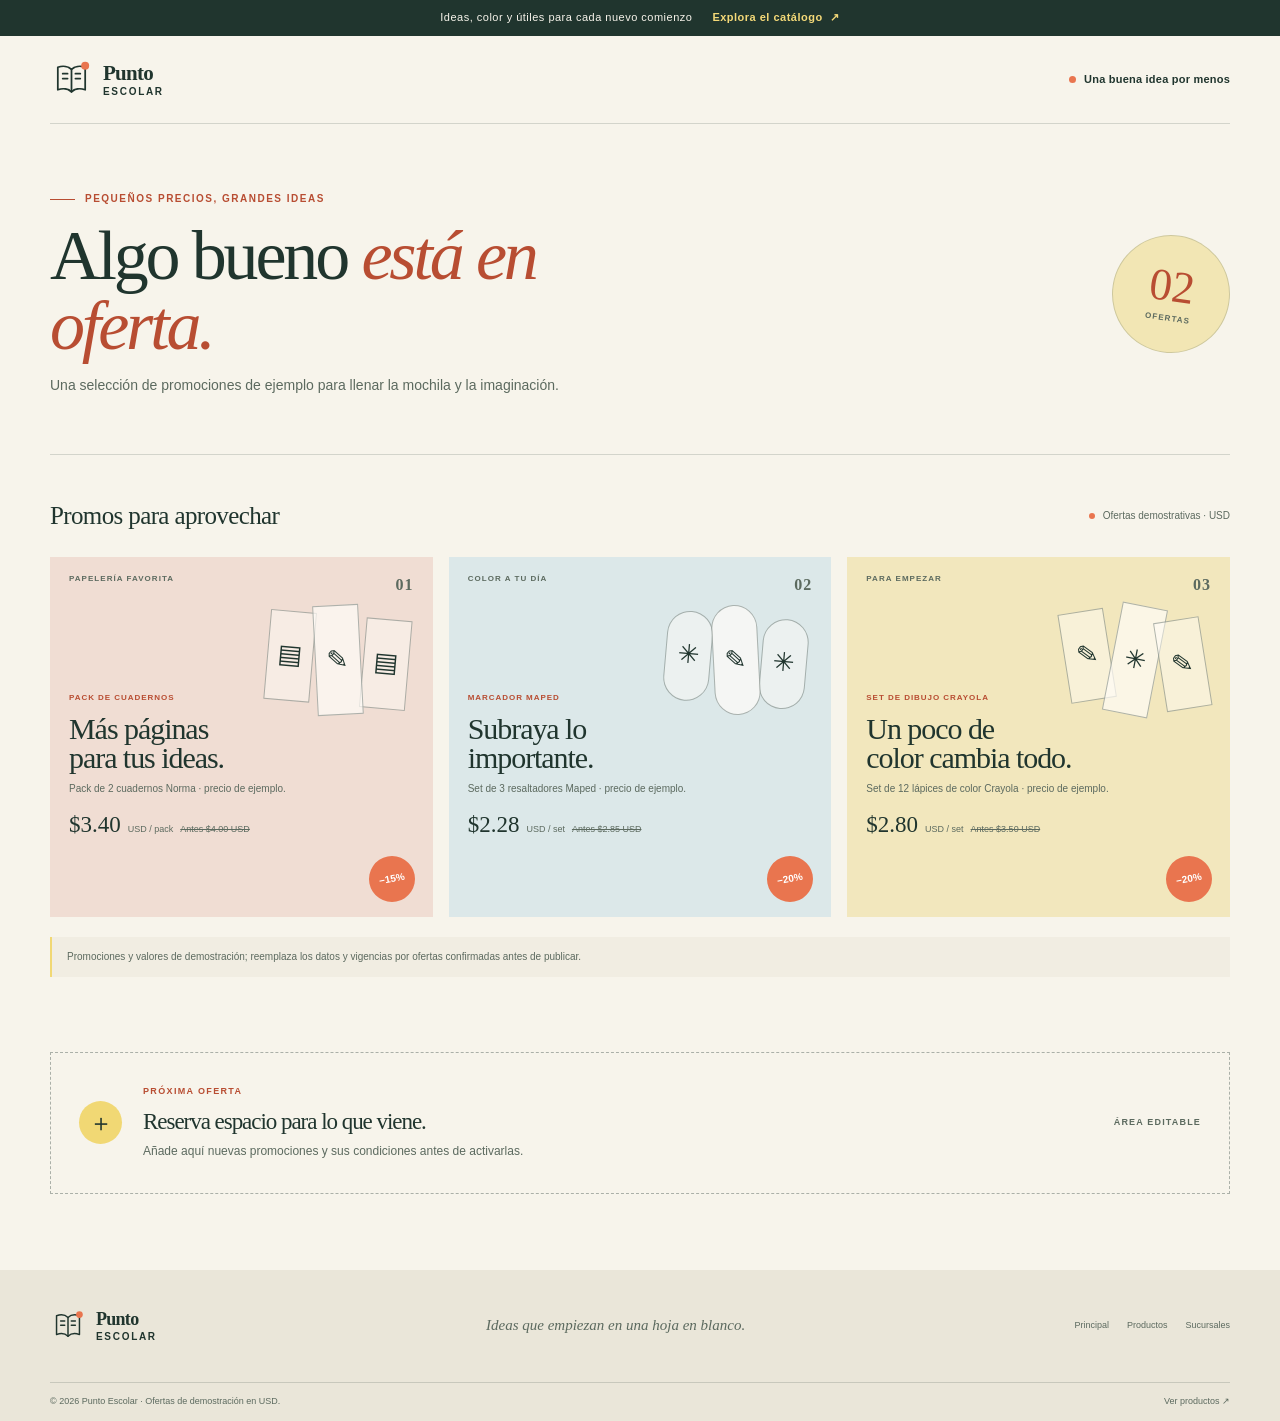
==== promociones.html @ 62d96d1a "Build Punto Escolar static site" ====
<!doctype html>
<html lang="es">
<head>
  <meta charset="utf-8">
  <meta name="viewport" content="width=device-width, initial-scale=1">
  <meta name="description" content="Promociones de muestra de Punto Escolar, artículos escolares y precios demostrativos en dólares estadounidenses.">
  <meta name="theme-color" content="#f7f4eb">
  <title>Promociones — Punto Escolar</title>
  <link rel="stylesheet" href="styles.css">
  <script src="app.js" defer></script>
</head>
<body>
  <div class="announcement"><span>Ideas, color y útiles para cada nuevo comienzo</span><a href="productos.html">Explora el catálogo <span aria-hidden="true">↗</span></a></div>
  <header class="site-header">
    <a class="brand" href="index.html" aria-label="Punto Escolar, página principal"><svg class="brand-mark" viewBox="0 0 44 44" aria-hidden="true"><path d="M8 9.5c5.4-2 11-.8 14 2.1 3-2.9 8.6-4.1 14-2.1v23c-5.4-2-11-.8-14 2.1-3-2.9-8.6-4.1-14-2.1z"/><path d="M22 11.6v23M13 16h5m-5 5h5m8-5h5m-5 5h5"/><circle cx="36" cy="8" r="3.2"/></svg><span class="brand-name"><strong>Punto</strong><span>Escolar</span></span></a>
    <nav class="main-nav" aria-label="Navegación principal"><details class="nav-menu"><summary>Secciones <span aria-hidden="true">⌄</span></summary><div class="nav-links"><a href="index.html">Principal</a><a href="productos.html">Productos</a><a href="promociones.html" aria-current="page">Promociones</a><a href="sucursales.html">Sucursales</a></div></details></nav>
    <a class="header-note" href="productos.html"><span class="header-note-dot"></span> Una buena idea por menos</a>
  </header>

  <main>
    <section class="page-intro wrap"><div><p class="eyebrow"><span class="eyebrow-rule"></span> Pequeños precios, grandes ideas</p><h1>Algo bueno <em>está en oferta.</em></h1><p>Una selección de promociones de ejemplo para llenar la mochila y la imaginación.</p></div><div class="intro-mark intro-sale" aria-hidden="true">02<span>OFERTAS</span></div></section>
    <section class="offers-section wrap" aria-labelledby="offers-title">
      <div class="catalog-topline"><h2 id="offers-title">Promos para aprovechar</h2><p><span class="status-dot"></span> Ofertas demostrativas · USD</p></div>
      <div class="offers-grid">
        <article class="offer-card offer-card-peach"><div class="offer-card-top"><span class="offer-kicker">PAPELERÍA FAVORITA</span><span class="offer-number">01</span></div><div class="offer-art" aria-hidden="true"><span>▤</span><span>✎</span><span>▤</span></div><div class="offer-copy"><span class="offer-tag">PACK DE CUADERNOS</span><h2>Más páginas<br>para tus ideas.</h2><p>Pack de 2 cuadernos Norma · precio de ejemplo.</p><div class="price-line"><strong>$3.40</strong><span>USD / pack</span><del>Antes $4.00 USD</del></div></div><span class="offer-stamp">−15%</span></article>
        <article class="offer-card offer-card-blue"><div class="offer-card-top"><span class="offer-kicker">COLOR A TU DÍA</span><span class="offer-number">02</span></div><div class="offer-art" aria-hidden="true"><span>✳</span><span>✎</span><span>✳</span></div><div class="offer-copy"><span class="offer-tag">MARCADOR MAPED</span><h2>Subraya lo<br>importante.</h2><p>Set de 3 resaltadores Maped · precio de ejemplo.</p><div class="price-line"><strong>$2.28</strong><span>USD / set</span><del>Antes $2.85 USD</del></div></div><span class="offer-stamp">−20%</span></article>
        <article class="offer-card offer-card-yellow"><div class="offer-card-top"><span class="offer-kicker">PARA EMPEZAR</span><span class="offer-number">03</span></div><div class="offer-art" aria-hidden="true"><span>✎</span><span>✳</span><span>✎</span></div><div class="offer-copy"><span class="offer-tag">SET DE DIBUJO CRAYOLA</span><h2>Un poco de<br>color cambia todo.</h2><p>Set de 12 lápices de color Crayola · precio de ejemplo.</p><div class="price-line"><strong>$2.80</strong><span>USD / set</span><del>Antes $3.50 USD</del></div></div><span class="offer-stamp">−20%</span></article>
      </div>
      <p class="catalog-note">Promociones y valores de demostración; reemplaza los datos y vigencias por ofertas confirmadas antes de publicar.</p>
    </section>
    <!-- ESPACIO EDITABLE: agrega aquí nuevas ofertas, condiciones y vigencias confirmadas. -->
    <section class="edit-slot wrap" aria-label="Espacio para próximas promociones"><span class="edit-slot-icon" aria-hidden="true">＋</span><div><p class="eyebrow">Próxima oferta</p><h2>Reserva espacio para lo que viene.</h2><p>Añade aquí nuevas promociones y sus condiciones antes de activarlas.</p></div><span class="edit-slot-label">ÁREA EDITABLE</span></section>
  </main>

  <footer class="site-footer"><div class="wrap footer-inner"><a class="brand brand-footer" href="index.html"><svg class="brand-mark" viewBox="0 0 44 44" aria-hidden="true"><path d="M8 9.5c5.4-2 11-.8 14 2.1 3-2.9 8.6-4.1 14-2.1v23c-5.4-2-11-.8-14 2.1-3-2.9-8.6-4.1-14-2.1z"/><path d="M22 11.6v23M13 16h5m-5 5h5m8-5h5m-5 5h5"/><circle cx="36" cy="8" r="3.2"/></svg><span class="brand-name"><strong>Punto</strong><span>Escolar</span></span></a><p>Ideas que empiezan en una hoja en blanco.</p><div class="footer-links"><a href="index.html">Principal</a><a href="productos.html">Productos</a><a href="sucursales.html">Sucursales</a></div></div><div class="wrap footer-bottom"><span>© <span data-year></span> Punto Escolar · Ofertas de demostración en USD.</span><a href="productos.html">Ver productos ↗</a></div></footer>
</body>
</html>
---- styles.css ----
/* Paleta editable: cambia estos valores para adaptar la identidad de tu grupo. */
:root {
  --paper: #f7f4eb;
  --paper-deep: #eee9dc;
  --ink: #20352e;
  --ink-soft: #5c6a5f;
  --accent: #e9754f;
  --accent-dark: #b84d32;
  --blue: #dce8e9;
  --yellow: #f1d874;
  --green: #dce4d2;
  --line: rgba(32, 53, 46, .17);
  --white: #fffdf8;
  --serif: Georgia, 'Times New Roman', serif;
  --sans: 'Avenir Next', Avenir, 'Segoe UI', sans-serif;
  --content: 1180px;
}

* { box-sizing: border-box; }
html { scroll-behavior: smooth; }
body { margin: 0; background: var(--paper); color: var(--ink); font-family: var(--sans); font-size: 16px; line-height: 1.55; }
a { color: inherit; text-decoration: none; }
button { font: inherit; }
img { display: block; max-width: 100%; }
.wrap { width: min(var(--content), calc(100% - 64px)); margin-inline: auto; }
::selection { background: var(--yellow); color: var(--ink); }

.announcement { min-height: 36px; padding: 7px 32px; display: flex; justify-content: center; align-items: center; gap: 20px; background: var(--ink); color: var(--paper); font-size: 11px; letter-spacing: .045em; }
.announcement a { color: #f4d978; font-weight: 700; }
.announcement a span { padding-left: 4px; }
.site-header { position: relative; z-index: 5; width: min(var(--content), calc(100% - 64px)); min-height: 88px; margin-inline: auto; display: flex; justify-content: space-between; align-items: center; border-bottom: 1px solid var(--line); }
.brand { display: inline-flex; align-items: center; gap: 10px; flex: 0 0 auto; }
.brand-mark { width: 43px; height: 43px; fill: none; stroke: var(--ink); stroke-width: 1.8; stroke-linecap: round; stroke-linejoin: round; }
.brand-mark circle { fill: var(--accent); stroke: var(--accent); }
.brand-name { display: flex; flex-direction: column; line-height: .96; letter-spacing: -.045em; }
.brand-name strong { font-family: var(--serif); font-size: 21px; font-weight: 700; }
.brand-name > span { margin-top: 4px; font-size: 10px; font-weight: 700; letter-spacing: .17em; text-transform: uppercase; }
.main-nav { margin-inline: auto; padding-inline: 24px; }
.nav-menu summary { display: none; }
.nav-links { display: flex; gap: clamp(18px, 3vw, 40px); align-items: center; }
.nav-menu:not([open]) > .nav-links { display: flex; }
.nav-links a { position: relative; padding: 8px 0; color: var(--ink-soft); font-size: 13px; font-weight: 600; transition: color .18s ease; }
.nav-links a:hover, .nav-links a[aria-current="page"] { color: var(--ink); }
.nav-links a[aria-current="page"]::after { position: absolute; right: 0; bottom: 1px; left: 0; height: 2px; background: var(--accent); content: ''; }
.header-note { display: flex; align-items: center; gap: 8px; font-size: 11px; font-weight: 700; letter-spacing: .02em; }
.header-note-dot, .status-dot { width: 7px; height: 7px; border-radius: 50%; background: var(--accent); }

.hero { position: relative; min-height: 540px; display: grid; grid-template-columns: .94fr 1.06fr; gap: clamp(38px, 7vw, 94px); align-items: center; padding-block: 70px 88px; }
.hero-copy { position: relative; z-index: 1; padding-block: 18px; }
.eyebrow { display: flex; align-items: center; gap: 10px; margin: 0 0 18px; color: var(--accent-dark); font-size: 10px; font-weight: 800; letter-spacing: .15em; line-height: 1.4; text-transform: uppercase; }
.eyebrow-rule { width: 25px; height: 1px; background: currentColor; }
h1, h2, p { margin-top: 0; }
h1, .section-heading h2, .featured-inner h2, .edit-slot h2, .page-intro h1 { font-family: var(--serif); font-weight: 400; letter-spacing: -.045em; }
h1 { max-width: 560px; margin-bottom: 22px; font-size: clamp(48px, 6.2vw, 78px); line-height: .99; }
h1 em, h2 em { color: var(--accent-dark); font-weight: 400; }
.hero-lede { max-width: 390px; margin-bottom: 28px; color: var(--ink-soft); font-size: 16px; line-height: 1.75; }
.hero-actions { display: flex; flex-wrap: wrap; gap: 22px; align-items: center; }
.button { min-height: 49px; padding: 0 19px; display: inline-flex; justify-content: center; align-items: center; gap: 18px; border: 1px solid transparent; font-size: 12px; font-weight: 800; letter-spacing: .015em; transition: transform .2s ease, background-color .2s ease; }
.button:hover { transform: translateY(-2px); }
.button-primary { background: var(--accent); color: #fffdf8; }
.button-primary:hover { background: var(--accent-dark); }
.button-light { border-color: rgba(255,255,255,.65); color: var(--white); }
.button-light:hover { background: var(--white); color: var(--ink); }
.text-link { display: inline-flex; align-items: center; gap: 9px; border-bottom: 1px solid var(--accent); padding-bottom: 4px; font-size: 12px; font-weight: 700; }
.text-link span { transition: transform .2s ease; }
.text-link:hover span { transform: translateX(3px); }
.hero-proof { display: flex; align-items: center; gap: 12px; margin-top: 42px; color: var(--ink-soft); font-size: 10px; line-height: 1.55; }
.hero-proof strong { color: var(--ink); font-size: 11px; }
.proof-star { color: var(--accent); font-size: 25px; }
.hero-image-frame { position: relative; margin: 0; padding: 0 0 28px 24px; }
.hero-image-frame::before { position: absolute; top: -18px; right: -14px; bottom: 42px; left: 0; border: 1px solid rgba(32,53,46,.22); content: ''; }
.hero-image-frame img { position: relative; z-index: 1; width: 100%; height: 365px; object-fit: cover; object-position: 50% 52%; }
.hero-image-frame figcaption { position: relative; z-index: 2; display: flex; justify-content: space-between; gap: 16px; padding-top: 11px; color: var(--ink-soft); font-size: 9px; letter-spacing: .035em; }
.hero-image-frame figcaption a { border-bottom: 1px solid var(--line); }
.image-stamp { position: absolute; z-index: 2; right: -26px; bottom: 62px; width: 82px; height: 82px; display: grid; place-content: center; border-radius: 50%; background: var(--yellow); color: var(--ink); font-family: var(--serif); font-size: 20px; line-height: 1; text-align: center; transform: rotate(9deg); }
.hero-side-note { position: absolute; right: -39px; bottom: 155px; color: var(--ink-soft); font-size: 8px; font-weight: 700; letter-spacing: .18em; writing-mode: vertical-rl; }

.quick-cats { padding-block: 20px 92px; }
.section-heading { display: flex; justify-content: space-between; align-items: end; gap: 24px; margin-bottom: 30px; }
.section-heading .eyebrow { margin-bottom: 10px; }
.section-heading h2 { margin-bottom: 0; font-size: clamp(32px, 4vw, 46px); line-height: 1.07; }
.section-heading > .text-link { flex: 0 0 auto; margin-bottom: 4px; }
.category-ribbon { display: grid; grid-template-columns: repeat(4, 1fr); border-top: 1px solid var(--line); border-bottom: 1px solid var(--line); }
.category-tile { position: relative; min-height: 166px; padding: 22px 24px 19px; display: flex; flex-direction: column; align-items: flex-start; justify-content: flex-end; overflow: hidden; border-right: 1px solid var(--line); transition: filter .2s ease; }
.category-tile:last-child { border-right: 0; }
.category-tile:hover { filter: saturate(1.16); }
.cat-coral { background: #f0ddd3; }
.cat-blue { background: var(--blue); }
.cat-yellow { background: #f3e9bd; }
.cat-green { background: var(--green); }
.category-index { position: absolute; top: 17px; left: 22px; color: var(--ink-soft); font-size: 9px; font-weight: 700; letter-spacing: .12em; }
.category-icon { position: absolute; top: 23px; right: 23px; color: var(--ink); font-family: var(--serif); font-size: 40px; line-height: 1; transform: rotate(-8deg); }
.category-tile strong { font-family: var(--serif); font-size: 21px; font-weight: 400; }
.category-tile > span:last-child { margin-top: 3px; color: var(--ink-soft); font-size: 10px; }
.featured-band { overflow: hidden; background: var(--ink); color: var(--paper); }
.featured-inner { position: relative; min-height: 330px; padding-block: 66px; display: flex; justify-content: space-between; align-items: center; }
.featured-inner .eyebrow { color: var(--yellow); }
.featured-inner h2 { margin-bottom: 15px; font-size: clamp(43px, 5vw, 60px); line-height: .99; }
.featured-inner h2 em { color: var(--yellow); }
.featured-inner p:not(.eyebrow) { max-width: 360px; margin-bottom: 22px; color: rgba(247,244,235,.75); font-size: 13px; }
.featured-doodle { position: absolute; top: 38px; right: 17%; width: 245px; height: 245px; display: grid; place-content: center; justify-items: center; border: 1px solid rgba(247,244,235,.22); border-radius: 50%; color: var(--yellow); transform: rotate(-12deg); }
.featured-doodle span:first-child, .featured-doodle span:last-child { font-size: 32px; }
.featured-doodle span:nth-child(2) { padding: 6px 12px; border-block: 1px solid rgba(247,244,235,.35); font-size: 18px; font-weight: 800; letter-spacing: .15em; }
.featured-sticker { position: absolute; top: 48px; right: 6%; width: 103px; height: 103px; display: grid; place-content: center; border-radius: 50%; background: var(--accent); color: white; font-family: var(--serif); line-height: 1.05; text-align: center; transform: rotate(10deg); }
.featured-sticker span { font-size: 14px; }
.featured-sticker strong { font-size: 18px; }
.edit-slot { position: relative; min-height: 142px; margin-block: 62px 76px; padding: 24px 28px; display: flex; align-items: center; gap: 21px; border: 1px dashed rgba(32,53,46,.35); }
.edit-slot-icon { width: 43px; height: 43px; flex: 0 0 auto; display: grid; place-content: center; border-radius: 50%; background: var(--yellow); font-size: 24px; }
.edit-slot .eyebrow { margin-bottom: 6px; font-size: 9px; }
.edit-slot h2 { margin-bottom: 3px; font-size: 23px; }
.edit-slot p:last-child { margin-bottom: 0; color: var(--ink-soft); font-size: 12px; }
.edit-slot-label { margin-left: auto; color: var(--ink-soft); font-size: 9px; font-weight: 800; letter-spacing: .13em; }
.edit-slot code { padding: 2px 5px; background: var(--paper-deep); font-size: 11px; }

.page-intro { min-height: 300px; padding-block: 68px 57px; display: flex; justify-content: space-between; align-items: center; border-bottom: 1px solid var(--line); }
.page-intro > div:first-child { max-width: 690px; }
.page-intro .eyebrow { margin-bottom: 15px; }
.page-intro h1 { margin-bottom: 14px; font-size: clamp(44px, 6vw, 70px); line-height: 1; }
.page-intro p:not(.eyebrow) { max-width: 550px; margin-bottom: 0; color: var(--ink-soft); font-size: 14px; }
.intro-mark { width: 118px; height: 118px; flex: 0 0 auto; display: grid; place-content: center; border: 1px solid var(--line); border-radius: 50%; color: var(--accent-dark); font-family: var(--serif); font-size: 45px; line-height: .9; text-align: center; transform: rotate(8deg); }
.intro-mark span { margin-top: 8px; color: var(--ink-soft); font-family: var(--sans); font-size: 8px; font-weight: 800; letter-spacing: .14em; }
.intro-sale { background: #f2e6b4; }
.intro-pin { background: var(--blue); }
.catalog-section, .offers-section, .locations-section { padding-block: 42px 20px; }
.catalog-topline { display: flex; justify-content: space-between; align-items: center; gap: 18px; margin-bottom: 22px; }
.catalog-topline h2 { margin: 0; font-family: var(--serif); font-size: 25px; font-weight: 400; letter-spacing: -.025em; }
.catalog-topline p { margin: 0; display: flex; align-items: center; gap: 8px; color: var(--ink-soft); font-size: 10px; }
.status-dot { width: 6px; height: 6px; }
.filter-row { display: flex; flex-wrap: wrap; align-items: center; gap: 8px; margin-bottom: 25px; }
.filter-label { margin-right: 5px; color: var(--ink-soft); font-size: 11px; }
.filter-button { padding: 7px 13px; border: 1px solid var(--line); border-radius: 99px; background: transparent; color: var(--ink-soft); cursor: pointer; font-size: 10px; transition: background .2s ease, color .2s ease; }
.filter-button:hover, .filter-button.is-active { border-color: var(--ink); background: var(--ink); color: var(--paper); }
.product-grid { display: grid; grid-template-columns: repeat(4, minmax(0, 1fr)); gap: 14px; }
.product-card { min-width: 0; border: 1px solid var(--line); background: var(--white); transition: transform .2s ease, box-shadow .2s ease; }
.product-card:hover { transform: translateY(-3px); box-shadow: 0 10px 22px rgba(32,53,46,.08); }
.product-visual { position: relative; min-height: 174px; display: grid; place-items: center; overflow: hidden; background: var(--product-bg, var(--blue)); }
.product-visual::before, .product-visual::after { position: absolute; width: 110px; height: 110px; border: 1px solid rgba(32,53,46,.12); border-radius: 50%; content: ''; }
.product-visual::after { width: 150px; height: 150px; }
.product-emoji { position: relative; z-index: 1; font-size: 56px; filter: drop-shadow(0 6px 5px rgba(32,53,46,.12)); }
.product-number { position: absolute; top: 10px; left: 12px; color: rgba(32,53,46,.65); font-size: 9px; font-weight: 700; letter-spacing: .08em; }
.product-category-tag { position: absolute; right: 10px; bottom: 10px; padding: 4px 7px; background: rgba(255,253,248,.83); color: var(--ink-soft); font-size: 8px; font-weight: 700; letter-spacing: .09em; text-transform: uppercase; }
.product-info { padding: 14px 14px 13px; }
.product-brand { display: block; margin-bottom: 4px; color: var(--accent-dark); font-size: 9px; font-weight: 800; letter-spacing: .11em; text-transform: uppercase; }
.product-info h3 { min-height: 40px; margin-bottom: 5px; font-family: var(--serif); font-size: 16px; font-weight: 400; line-height: 1.25; }
.product-description { min-height: 31px; margin-bottom: 13px; color: var(--ink-soft); font-size: 10px; line-height: 1.55; }
.product-price-row { padding-top: 10px; display: flex; justify-content: space-between; align-items: baseline; border-top: 1px solid var(--line); }
.product-price { font-family: var(--serif); font-size: 20px; }
.product-currency { color: var(--ink-soft); font-size: 9px; font-weight: 800; letter-spacing: .1em; }
.catalog-note { margin-block: 20px 5px; padding: 12px 15px; border-left: 2px solid var(--yellow); background: rgba(238,233,220,.58); color: var(--ink-soft); font-size: 10px; }

.offers-section { padding-bottom: 8px; }
.offers-grid { display: grid; grid-template-columns: repeat(3, minmax(0, 1fr)); gap: 16px; }
.offer-card { position: relative; min-height: 360px; padding: 16px 19px 20px; overflow: hidden; }
.offer-card-peach { background: #f0ddd3; }
.offer-card-blue { background: var(--blue); }
.offer-card-yellow { background: #f2e7bd; }
.offer-card-top { position: relative; z-index: 1; display: flex; justify-content: space-between; color: var(--ink-soft); font-size: 8px; font-weight: 800; letter-spacing: .13em; }
.offer-number { font-family: var(--serif); font-size: 16px; }
.offer-art { position: absolute; top: 45px; right: 20px; width: 150px; height: 115px; display: flex; justify-content: center; align-items: center; gap: 2px; color: var(--ink); transform: rotate(5deg); }
.offer-art span { width: 46px; height: 90px; display: grid; place-content: center; border: 1px solid rgba(32,53,46,.35); background: rgba(255,253,248,.45); font-family: var(--serif); font-size: 26px; }
.offer-art span:nth-child(2) { height: 110px; background: rgba(255,253,248,.7); transform: rotate(-8deg); }
.offer-card:nth-child(2) .offer-art span { border-radius: 40px; }
.offer-card:nth-child(3) .offer-art span { transform: rotate(-14deg); }
.offer-card:nth-child(3) .offer-art span:nth-child(2) { transform: rotate(6deg); }
.offer-copy { position: relative; z-index: 1; margin-top: 85px; }
.offer-tag { color: var(--accent-dark); font-size: 8px; font-weight: 800; letter-spacing: .12em; }
.offer-copy h2 { margin: 6px 0 8px; font-family: var(--serif); font-size: 30px; font-weight: 400; letter-spacing: -.035em; line-height: .98; }
.offer-copy p { max-width: 250px; margin-bottom: 11px; color: var(--ink-soft); font-size: 10px; }
.price-line { display: flex; flex-wrap: wrap; align-items: baseline; gap: 7px; }
.price-line strong { font-family: var(--serif); font-size: 23px; font-weight: 400; }
.price-line > span, .price-line del { color: var(--ink-soft); font-size: 9px; }
.offer-stamp { position: absolute; right: 18px; bottom: 15px; width: 46px; height: 46px; display: grid; place-content: center; border-radius: 50%; background: var(--accent); color: white; font-size: 10px; font-weight: 800; transform: rotate(-11deg); }

.location-grid { display: grid; grid-template-columns: repeat(2, minmax(0, 1fr)); gap: 18px; }
.location-card { display: grid; grid-template-columns: .84fr 1.16fr; min-height: 305px; border: 1px solid var(--line); background: var(--white); }
.location-map { position: relative; min-height: 100%; overflow: hidden; }
.map-peach { background: #efddd2; }
.map-blue { background: #dce8e9; }
.map-grid { position: absolute; inset: 0; background-image: linear-gradient(rgba(32,53,46,.11) 1px, transparent 1px), linear-gradient(90deg, rgba(32,53,46,.11) 1px, transparent 1px); background-size: 28px 28px; transform: rotate(-10deg) scale(1.4); }
.map-road { position: absolute; width: 130%; height: 19px; border-block: 1px solid rgba(32,53,46,.18); background: rgba(255,253,248,.72); }
.road-one { top: 38%; left: -12%; transform: rotate(-34deg); }
.road-two { top: 59%; left: -13%; transform: rotate(28deg); }
.map-pin { position: absolute; top: 45%; left: 49%; width: 33px; height: 33px; display: grid; place-content: center; border: 7px solid var(--white); border-radius: 50% 50% 50% 2px; background: var(--accent); color: transparent; font-size: 1px; box-shadow: 0 3px 9px rgba(32,53,46,.2); transform: rotate(-45deg); }
.map-label { position: absolute; right: 10px; bottom: 10px; padding: 5px 7px; background: var(--white); font-size: 8px; font-weight: 800; letter-spacing: .12em; }
.location-details { padding: 21px 20px 19px; }
.location-title { display: flex; align-items: center; gap: 10px; margin-bottom: 15px; }
.location-number { color: var(--accent-dark); font-size: 9px; font-weight: 800; letter-spacing: .1em; }
.location-title h2 { margin: 0; font-family: var(--serif); font-size: 22px; font-weight: 400; }
.location-address { position: relative; margin-bottom: 16px; padding-left: 18px; font-size: 11px; font-weight: 650; line-height: 1.6; }
.location-address > span:first-child { position: absolute; left: 0; color: var(--accent-dark); font-size: 14px; }
.address-indent { color: var(--ink-soft); font-size: 9px; font-weight: 400; }
.location-meta { margin-bottom: 14px; padding-block: 10px; display: grid; gap: 9px; border-block: 1px solid var(--line); }
.meta-label { color: var(--ink-soft); font-size: 8px; font-weight: 800; letter-spacing: .1em; }
.location-meta p { margin: 2px 0 0; font-size: 10px; }
.location-details .text-link { font-size: 10px; }

.site-footer { background: #eae6d9; }
.footer-inner { min-height: 112px; display: flex; justify-content: space-between; align-items: center; gap: 25px; }
.brand-footer .brand-mark { width: 36px; height: 36px; }
.brand-footer .brand-name strong { font-size: 18px; }
.footer-inner > p { margin: 0; color: var(--ink-soft); font-family: var(--serif); font-size: 15px; font-style: italic; }
.footer-links { display: flex; flex-wrap: wrap; gap: 18px; }
.footer-links a, .footer-bottom { color: var(--ink-soft); font-size: 9px; }
.footer-links a:hover, .footer-bottom a:hover { color: var(--accent-dark); }
.footer-bottom { min-height: 39px; display: flex; justify-content: space-between; align-items: center; gap: 15px; border-top: 1px solid var(--line); }

@media (max-width: 900px) {
  .wrap, .site-header { width: min(var(--content), calc(100% - 40px)); }
  .hero { gap: 38px; }
  .hero-image-frame img { height: 320px; }
  .hero-side-note { display: none; }
  .header-note { display: none; }
  .product-grid { grid-template-columns: repeat(3, minmax(0, 1fr)); }
  .location-card { grid-template-columns: 1fr; }
  .location-map { min-height: 160px; }
  .location-details { padding: 17px; }
  .featured-doodle { right: 11%; opacity: .75; }
  .featured-sticker { right: 2%; }
}
@media (max-width: 650px) {
  .wrap, .site-header { width: calc(100% - 36px); }
  .announcement { padding-inline: 12px; gap: 10px; font-size: 9px; text-align: center; }
  .announcement > span { max-width: 58%; }
  .site-header { min-height: 72px; gap: 12px; }
  .brand-mark { width: 37px; height: 37px; }
  .brand-name strong { font-size: 18px; }
  .main-nav { margin: 0 0 0 auto; padding: 0; }
  .nav-menu { position: relative; }
  .nav-menu summary { display: block; padding: 9px 10px; border: 1px solid var(--line); cursor: pointer; font-size: 11px; font-weight: 700; list-style: none; }
  .nav-menu summary::-webkit-details-marker { display: none; }
  .nav-menu:not([open]) > .nav-links { display: none; }
  .nav-menu[open] .nav-links { position: absolute; top: 43px; right: 0; min-width: 170px; padding: 9px 13px; display: flex; flex-direction: column; align-items: stretch; gap: 0; border: 1px solid var(--line); background: var(--white); box-shadow: 0 8px 20px rgba(32,53,46,.12); }
  .nav-links a { padding: 10px 4px; }
  .nav-links a[aria-current="page"]::after { right: auto; width: 24px; }
  .hero { min-height: 0; grid-template-columns: 1fr; gap: 28px; padding-block: 48px 56px; }
  .hero-copy { padding: 0; }
  h1 { max-width: 470px; font-size: clamp(47px, 13vw, 68px); }
  .hero-lede { font-size: 14px; }
  .hero-proof { margin-top: 25px; }
  .hero-image-frame { margin-inline: 5px 12px; padding-left: 12px; }
  .hero-image-frame::before { top: -12px; right: -11px; bottom: 38px; }
  .hero-image-frame img { height: 270px; }
  .image-stamp { right: -17px; bottom: 52px; width: 68px; height: 68px; font-size: 17px; }
  .hero-image-frame figcaption { font-size: 8px; }
  .quick-cats { padding-block: 9px 58px; }
  .section-heading { align-items: flex-start; flex-direction: column; gap: 16px; }
  .section-heading h2 { font-size: 35px; }
  .category-ribbon { grid-template-columns: repeat(2, 1fr); }
  .category-tile { min-height: 145px; padding: 17px; }
  .category-tile:nth-child(2) { border-right: 0; }
  .category-tile:nth-child(-n+2) { border-bottom: 1px solid var(--line); }
  .category-icon { top: 20px; right: 18px; font-size: 33px; }
  .featured-inner { min-height: 350px; padding-block: 49px; align-items: flex-start; }
  .featured-inner h2 { font-size: 46px; }
  .featured-inner > div:first-child { position: relative; z-index: 1; }
  .featured-doodle { top: auto; right: 8%; bottom: -52px; width: 176px; height: 176px; opacity: .42; }
  .featured-sticker { top: 42px; right: 5%; width: 70px; height: 70px; font-size: 12px; }
  .featured-sticker span { font-size: 11px; }
  .featured-sticker strong { font-size: 14px; }
  .edit-slot { min-height: 0; margin-block: 42px 52px; padding: 18px 15px; gap: 12px; align-items: flex-start; }
  .edit-slot-icon { width: 34px; height: 34px; font-size: 19px; }
  .edit-slot h2 { font-size: 18px; }
  .edit-slot p:last-child { font-size: 10px; }
  .edit-slot-label { position: absolute; right: 12px; bottom: 8px; font-size: 7px; }
  .page-intro { min-height: 0; padding-block: 49px 38px; gap: 10px; }
  .page-intro h1 { font-size: clamp(40px, 10vw, 57px); }
  .page-intro p:not(.eyebrow) { max-width: 420px; font-size: 12px; }
  .intro-mark { width: 70px; height: 70px; font-size: 29px; }
  .intro-mark span { margin-top: 5px; font-size: 6px; }
  .catalog-section, .offers-section, .locations-section { padding-top: 29px; }
  .catalog-topline { align-items: flex-start; flex-direction: column; gap: 7px; }
  .catalog-topline h2 { font-size: 22px; }
  .filter-row { gap: 6px; }
  .filter-button { padding: 6px 10px; font-size: 9px; }
  .filter-label { display: none; }
  .product-grid { grid-template-columns: repeat(2, minmax(0, 1fr)); gap: 9px; }
  .product-visual { min-height: 132px; }
  .product-emoji { font-size: 44px; }
  .product-info { padding: 11px 10px; }
  .product-info h3 { min-height: 38px; font-size: 14px; }
  .product-price { font-size: 18px; }
  .product-description { font-size: 9px; }
  .offers-grid { grid-template-columns: 1fr; gap: 12px; }
  .offer-card { min-height: 360px; padding-inline: 16px; }
  .offer-art { right: 12px; transform: scale(.85) rotate(5deg); transform-origin: top right; }
  .offer-copy { margin-top: 66px; }
  .offer-copy h2 { font-size: 29px; }
  .offer-stamp { right: 14px; bottom: 13px; left: auto; width: 42px; height: 42px; }
  .location-grid { grid-template-columns: 1fr; gap: 13px; }
  .location-card { grid-template-columns: .8fr 1.2fr; min-height: 0; }
  .location-map { min-height: 100%; }
  .location-details { padding: 14px 12px; }
  .location-title { gap: 7px; }
  .location-title h2 { font-size: 18px; }
  .location-meta p { font-size: 9px; }
  .location-details .text-link { font-size: 9px; }
  .footer-inner { padding-block: 20px; align-items: flex-start; flex-wrap: wrap; gap: 13px 20px; }
  .footer-inner > p { width: calc(100% - 5px); order: 2; font-size: 13px; }
  .footer-links { margin-left: auto; justify-content: flex-end; gap: 12px; }
  .footer-links a { font-size: 8px; }
  .footer-bottom { min-height: 50px; align-items: flex-start; justify-content: center; flex-direction: column; gap: 2px; padding-block: 8px; font-size: 8px; }
}
@media (max-width: 390px) {
  .announcement > span { max-width: 54%; }
  .brand { gap: 7px; }
  .brand-mark { width: 32px; height: 32px; }
  .brand-name strong { font-size: 16px; }
  .nav-menu summary { padding: 8px; font-size: 10px; }
  .page-intro { align-items: flex-start; }
  .intro-mark { width: 58px; height: 58px; font-size: 25px; }
  .location-card { grid-template-columns: 1fr; }
  .location-map { min-height: 130px; }
}
@media (prefers-reduced-motion: reduce) {
  *, *::before, *::after { scroll-behavior: auto !important; transition-duration: .01ms !important; animation-duration: .01ms !important; }
}
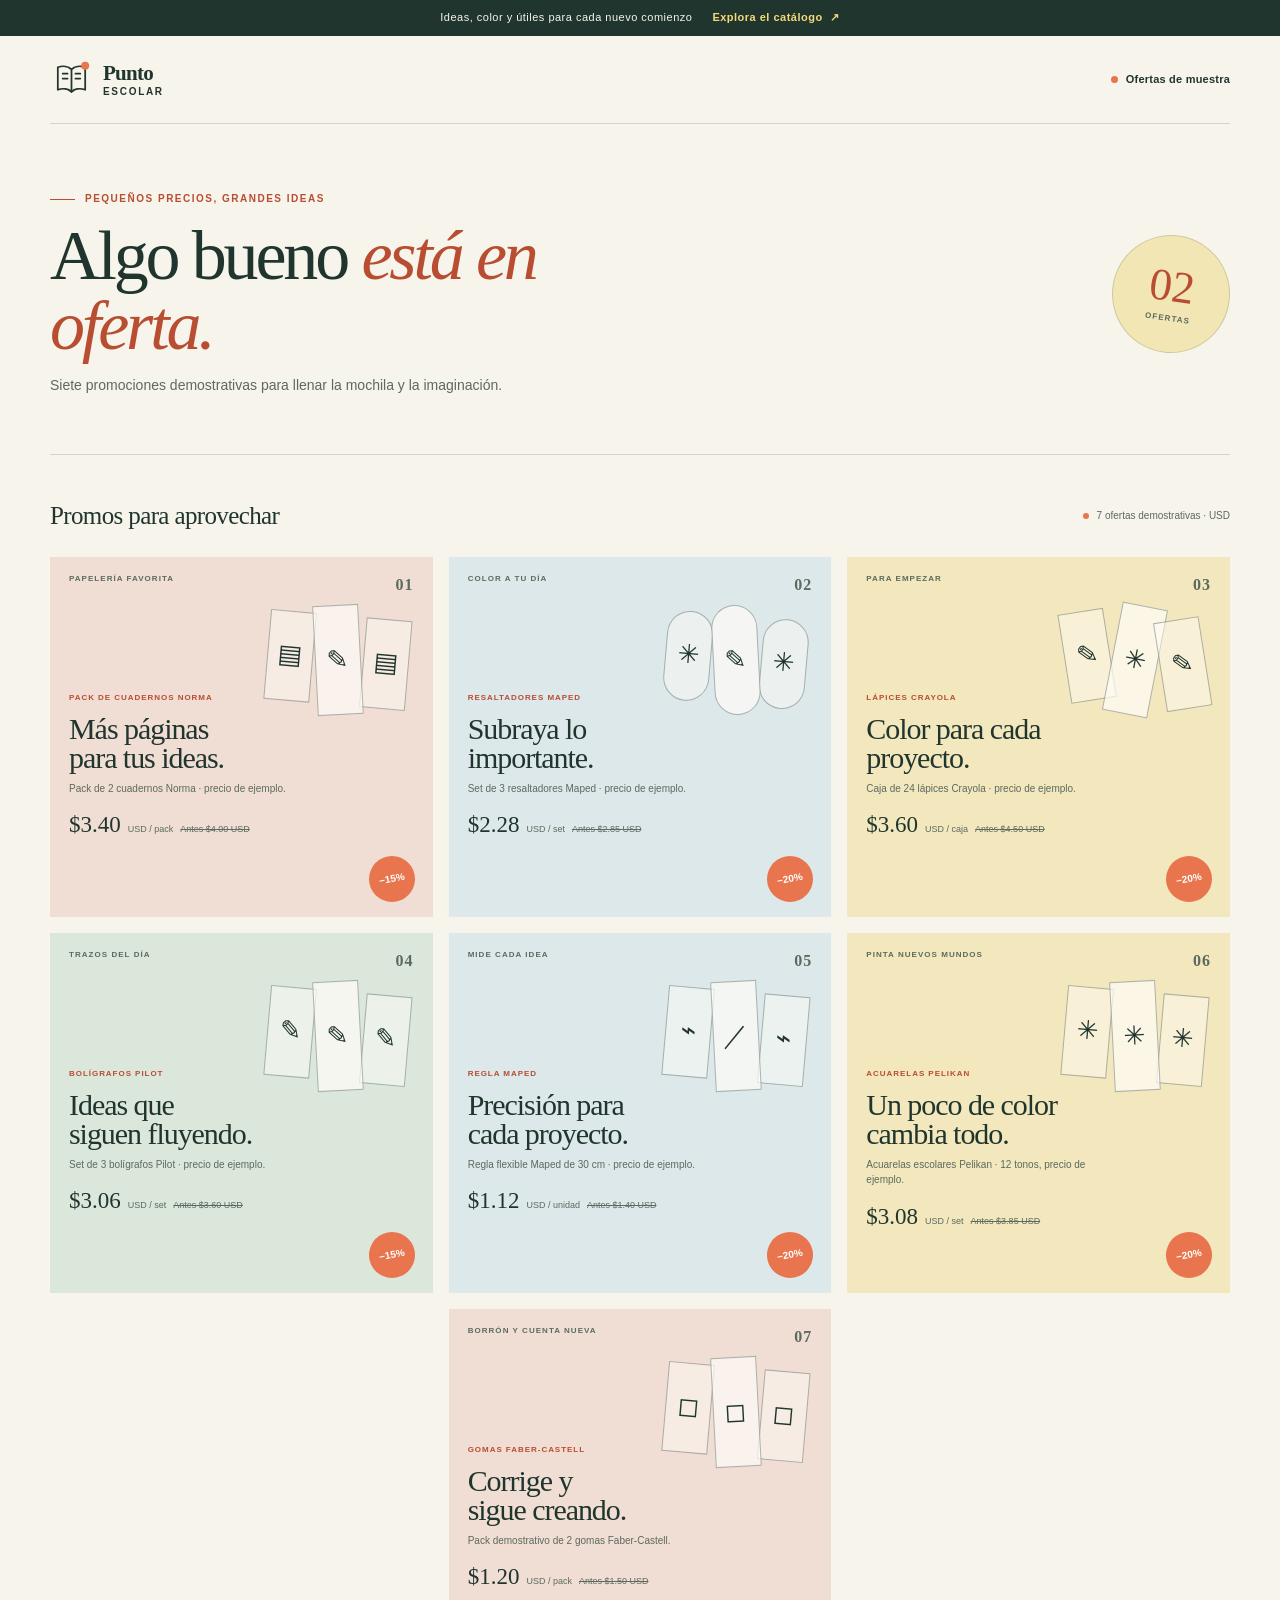
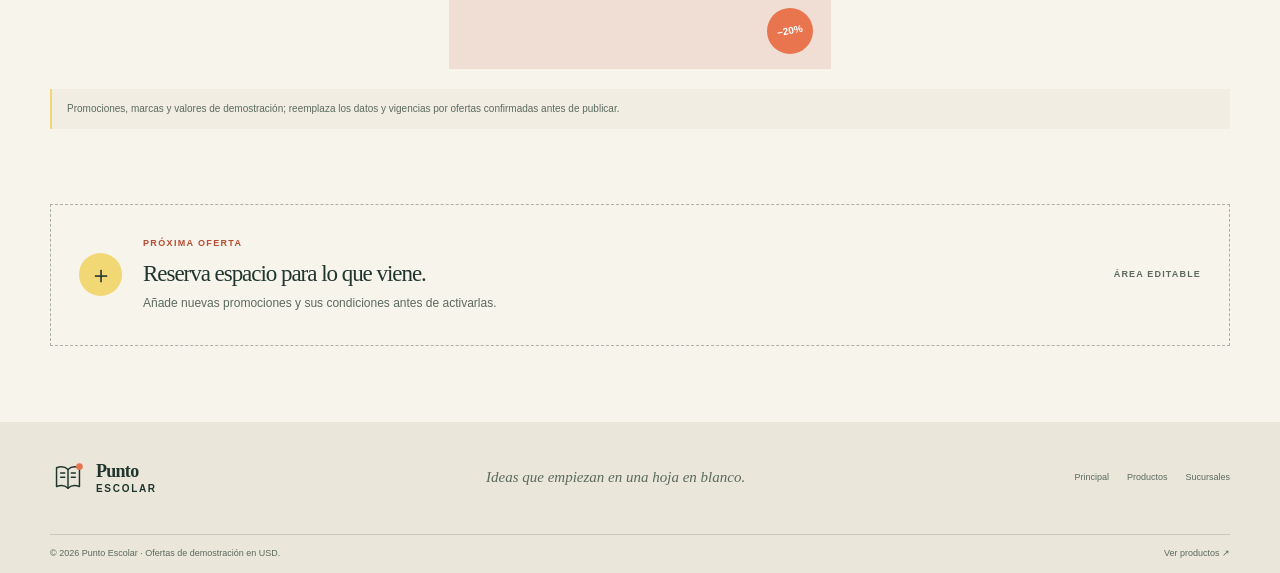
==== commit 4c8fd88c: "Completa requisitos de la práctica Punto Escolar" ====
--- a/promociones.html
+++ b/promociones.html
@@ -3,7 +3,7 @@
 <head>
   <meta charset="utf-8">
   <meta name="viewport" content="width=device-width, initial-scale=1">
-  <meta name="description" content="Promociones de muestra de Punto Escolar, artículos escolares y precios demostrativos en dólares estadounidenses.">
+  <meta name="description" content="Siete promociones de muestra de Punto Escolar, artículos escolares y precios demostrativos en dólares estadounidenses.">
   <meta name="theme-color" content="#f7f4eb">
   <title>Promociones — Punto Escolar</title>
   <link rel="stylesheet" href="styles.css">
@@ -14,22 +14,26 @@
   <header class="site-header">
     <a class="brand" href="index.html" aria-label="Punto Escolar, página principal"><svg class="brand-mark" viewBox="0 0 44 44" aria-hidden="true"><path d="M8 9.5c5.4-2 11-.8 14 2.1 3-2.9 8.6-4.1 14-2.1v23c-5.4-2-11-.8-14 2.1-3-2.9-8.6-4.1-14-2.1z"/><path d="M22 11.6v23M13 16h5m-5 5h5m8-5h5m-5 5h5"/><circle cx="36" cy="8" r="3.2"/></svg><span class="brand-name"><strong>Punto</strong><span>Escolar</span></span></a>
     <nav class="main-nav" aria-label="Navegación principal"><details class="nav-menu"><summary>Secciones <span aria-hidden="true">⌄</span></summary><div class="nav-links"><a href="index.html">Principal</a><a href="productos.html">Productos</a><a href="promociones.html" aria-current="page">Promociones</a><a href="sucursales.html">Sucursales</a></div></details></nav>
-    <a class="header-note" href="productos.html"><span class="header-note-dot"></span> Una buena idea por menos</a>
+    <a class="header-note" href="productos.html"><span class="header-note-dot"></span> Ofertas de muestra</a>
   </header>
 
   <main>
-    <section class="page-intro wrap"><div><p class="eyebrow"><span class="eyebrow-rule"></span> Pequeños precios, grandes ideas</p><h1>Algo bueno <em>está en oferta.</em></h1><p>Una selección de promociones de ejemplo para llenar la mochila y la imaginación.</p></div><div class="intro-mark intro-sale" aria-hidden="true">02<span>OFERTAS</span></div></section>
+    <section class="page-intro wrap"><div><p class="eyebrow"><span class="eyebrow-rule"></span> Pequeños precios, grandes ideas</p><h1>Algo bueno <em>está en oferta.</em></h1><p>Siete promociones demostrativas para llenar la mochila y la imaginación.</p></div><div class="intro-mark intro-sale" aria-hidden="true">02<span>OFERTAS</span></div></section>
     <section class="offers-section wrap" aria-labelledby="offers-title">
-      <div class="catalog-topline"><h2 id="offers-title">Promos para aprovechar</h2><p><span class="status-dot"></span> Ofertas demostrativas · USD</p></div>
+      <div class="catalog-topline"><h2 id="offers-title">Promos para aprovechar</h2><p><span class="status-dot"></span> 7 ofertas demostrativas · USD</p></div>
       <div class="offers-grid">
-        <article class="offer-card offer-card-peach"><div class="offer-card-top"><span class="offer-kicker">PAPELERÍA FAVORITA</span><span class="offer-number">01</span></div><div class="offer-art" aria-hidden="true"><span>▤</span><span>✎</span><span>▤</span></div><div class="offer-copy"><span class="offer-tag">PACK DE CUADERNOS</span><h2>Más páginas<br>para tus ideas.</h2><p>Pack de 2 cuadernos Norma · precio de ejemplo.</p><div class="price-line"><strong>$3.40</strong><span>USD / pack</span><del>Antes $4.00 USD</del></div></div><span class="offer-stamp">−15%</span></article>
-        <article class="offer-card offer-card-blue"><div class="offer-card-top"><span class="offer-kicker">COLOR A TU DÍA</span><span class="offer-number">02</span></div><div class="offer-art" aria-hidden="true"><span>✳</span><span>✎</span><span>✳</span></div><div class="offer-copy"><span class="offer-tag">MARCADOR MAPED</span><h2>Subraya lo<br>importante.</h2><p>Set de 3 resaltadores Maped · precio de ejemplo.</p><div class="price-line"><strong>$2.28</strong><span>USD / set</span><del>Antes $2.85 USD</del></div></div><span class="offer-stamp">−20%</span></article>
-        <article class="offer-card offer-card-yellow"><div class="offer-card-top"><span class="offer-kicker">PARA EMPEZAR</span><span class="offer-number">03</span></div><div class="offer-art" aria-hidden="true"><span>✎</span><span>✳</span><span>✎</span></div><div class="offer-copy"><span class="offer-tag">SET DE DIBUJO CRAYOLA</span><h2>Un poco de<br>color cambia todo.</h2><p>Set de 12 lápices de color Crayola · precio de ejemplo.</p><div class="price-line"><strong>$2.80</strong><span>USD / set</span><del>Antes $3.50 USD</del></div></div><span class="offer-stamp">−20%</span></article>
+        <article class="offer-card offer-card-peach"><div class="offer-card-top"><span class="offer-kicker">PAPELERÍA FAVORITA</span><span class="offer-number">01</span></div><div class="offer-art" aria-hidden="true"><span>▤</span><span>✎</span><span>▤</span></div><div class="offer-copy"><span class="offer-tag">PACK DE CUADERNOS NORMA</span><h2>Más páginas<br>para tus ideas.</h2><p>Pack de 2 cuadernos Norma · precio de ejemplo.</p><div class="price-line"><strong>$3.40</strong><span>USD / pack</span><del>Antes $4.00 USD</del></div></div><span class="offer-stamp">−15%</span></article>
+        <article class="offer-card offer-card-blue"><div class="offer-card-top"><span class="offer-kicker">COLOR A TU DÍA</span><span class="offer-number">02</span></div><div class="offer-art" aria-hidden="true"><span>✳</span><span>✎</span><span>✳</span></div><div class="offer-copy"><span class="offer-tag">RESALTADORES MAPED</span><h2>Subraya lo<br>importante.</h2><p>Set de 3 resaltadores Maped · precio de ejemplo.</p><div class="price-line"><strong>$2.28</strong><span>USD / set</span><del>Antes $2.85 USD</del></div></div><span class="offer-stamp">−20%</span></article>
+        <article class="offer-card offer-card-yellow"><div class="offer-card-top"><span class="offer-kicker">PARA EMPEZAR</span><span class="offer-number">03</span></div><div class="offer-art" aria-hidden="true"><span>✎</span><span>✳</span><span>✎</span></div><div class="offer-copy"><span class="offer-tag">LÁPICES CRAYOLA</span><h2>Color para cada<br>proyecto.</h2><p>Caja de 24 lápices Crayola · precio de ejemplo.</p><div class="price-line"><strong>$3.60</strong><span>USD / caja</span><del>Antes $4.50 USD</del></div></div><span class="offer-stamp">−20%</span></article>
+        <article class="offer-card offer-card-green"><div class="offer-card-top"><span class="offer-kicker">TRAZOS DEL DÍA</span><span class="offer-number">04</span></div><div class="offer-art" aria-hidden="true"><span>✎</span><span>✎</span><span>✎</span></div><div class="offer-copy"><span class="offer-tag">BOLÍGRAFOS PILOT</span><h2>Ideas que<br>siguen fluyendo.</h2><p>Set de 3 bolígrafos Pilot · precio de ejemplo.</p><div class="price-line"><strong>$3.06</strong><span>USD / set</span><del>Antes $3.60 USD</del></div></div><span class="offer-stamp">−15%</span></article>
+        <article class="offer-card offer-card-blue"><div class="offer-card-top"><span class="offer-kicker">MIDE CADA IDEA</span><span class="offer-number">05</span></div><div class="offer-art" aria-hidden="true"><span>⌁</span><span>／</span><span>⌁</span></div><div class="offer-copy"><span class="offer-tag">REGLA MAPED</span><h2>Precisión para<br>cada proyecto.</h2><p>Regla flexible Maped de 30 cm · precio de ejemplo.</p><div class="price-line"><strong>$1.12</strong><span>USD / unidad</span><del>Antes $1.40 USD</del></div></div><span class="offer-stamp">−20%</span></article>
+        <article class="offer-card offer-card-yellow"><div class="offer-card-top"><span class="offer-kicker">PINTA NUEVOS MUNDOS</span><span class="offer-number">06</span></div><div class="offer-art" aria-hidden="true"><span>✳</span><span>✳</span><span>✳</span></div><div class="offer-copy"><span class="offer-tag">ACUARELAS PELIKAN</span><h2>Un poco de color<br>cambia todo.</h2><p>Acuarelas escolares Pelikan · 12 tonos, precio de ejemplo.</p><div class="price-line"><strong>$3.08</strong><span>USD / set</span><del>Antes $3.85 USD</del></div></div><span class="offer-stamp">−20%</span></article>
+        <article class="offer-card offer-card-peach"><div class="offer-card-top"><span class="offer-kicker">BORRÓN Y CUENTA NUEVA</span><span class="offer-number">07</span></div><div class="offer-art" aria-hidden="true"><span>◻</span><span>◻</span><span>◻</span></div><div class="offer-copy"><span class="offer-tag">GOMAS FABER-CASTELL</span><h2>Corrige y<br>sigue creando.</h2><p>Pack demostrativo de 2 gomas Faber-Castell.</p><div class="price-line"><strong>$1.20</strong><span>USD / pack</span><del>Antes $1.50 USD</del></div></div><span class="offer-stamp">−20%</span></article>
       </div>
-      <p class="catalog-note">Promociones y valores de demostración; reemplaza los datos y vigencias por ofertas confirmadas antes de publicar.</p>
+      <p class="catalog-note">Promociones, marcas y valores de demostración; reemplaza los datos y vigencias por ofertas confirmadas antes de publicar.</p>
     </section>
     <!-- ESPACIO EDITABLE: agrega aquí nuevas ofertas, condiciones y vigencias confirmadas. -->
-    <section class="edit-slot wrap" aria-label="Espacio para próximas promociones"><span class="edit-slot-icon" aria-hidden="true">＋</span><div><p class="eyebrow">Próxima oferta</p><h2>Reserva espacio para lo que viene.</h2><p>Añade aquí nuevas promociones y sus condiciones antes de activarlas.</p></div><span class="edit-slot-label">ÁREA EDITABLE</span></section>
+    <section class="edit-slot wrap" aria-label="Espacio para próximas promociones"><span class="edit-slot-icon" aria-hidden="true">＋</span><div><p class="eyebrow">Próxima oferta</p><h2>Reserva espacio para lo que viene.</h2><p>Añade nuevas promociones y sus condiciones antes de activarlas.</p></div><span class="edit-slot-label">ÁREA EDITABLE</span></section>
   </main>
 
   <footer class="site-footer"><div class="wrap footer-inner"><a class="brand brand-footer" href="index.html"><svg class="brand-mark" viewBox="0 0 44 44" aria-hidden="true"><path d="M8 9.5c5.4-2 11-.8 14 2.1 3-2.9 8.6-4.1 14-2.1v23c-5.4-2-11-.8-14 2.1-3-2.9-8.6-4.1-14-2.1z"/><path d="M22 11.6v23M13 16h5m-5 5h5m8-5h5m-5 5h5"/><circle cx="36" cy="8" r="3.2"/></svg><span class="brand-name"><strong>Punto</strong><span>Escolar</span></span></a><p>Ideas que empiezan en una hoja en blanco.</p><div class="footer-links"><a href="index.html">Principal</a><a href="productos.html">Productos</a><a href="sucursales.html">Sucursales</a></div></div><div class="wrap footer-bottom"><span>© <span data-year></span> Punto Escolar · Ofertas de demostración en USD.</span><a href="productos.html">Ver productos ↗</a></div></footer>
--- a/styles.css
+++ b/styles.css
@@ -74,6 +74,33 @@
 .hero-image-frame figcaption a { border-bottom: 1px solid var(--line); }
 .image-stamp { position: absolute; z-index: 2; right: -26px; bottom: 62px; width: 82px; height: 82px; display: grid; place-content: center; border-radius: 50%; background: var(--yellow); color: var(--ink); font-family: var(--serif); font-size: 20px; line-height: 1; text-align: center; transform: rotate(9deg); }
 .hero-side-note { position: absolute; right: -39px; bottom: 155px; color: var(--ink-soft); font-size: 8px; font-weight: 700; letter-spacing: .18em; writing-mode: vertical-rl; }
+
+.carousel-section { padding-block: 6px 72px; }
+.carousel-section .section-heading { margin-bottom: 24px; }
+.carousel-shell { overflow: hidden; border: 1px solid var(--line); background: var(--white); }
+.carousel-track { display: flex; transition: transform .48s cubic-bezier(.2,.7,.2,1); }
+.carousel-slide { min-width: 100%; min-height: 350px; display: grid; grid-template-columns: 1.15fr .85fr; }
+.carousel-slide img { width: 100%; height: 100%; min-height: 350px; object-fit: cover; }
+.carousel-copy { padding: clamp(24px, 4vw, 48px); display: flex; flex-direction: column; justify-content: center; background: var(--white); }
+.carousel-copy .eyebrow { margin-bottom: 12px; }
+.carousel-copy h3 { max-width: 420px; margin: 0 0 13px; font-family: var(--serif); font-size: clamp(30px, 4vw, 46px); font-weight: 400; letter-spacing: -.04em; line-height: 1.03; }
+.carousel-copy p:not(.eyebrow) { max-width: 360px; margin-bottom: 20px; color: var(--ink-soft); font-size: 13px; }
+.carousel-copy .carousel-photo-credit { margin-top: 16px; margin-bottom: 0; font-size: 9px; }
+.carousel-copy .text-link { align-self: flex-start; }
+.carousel-controls { min-height: 64px; padding: 10px 16px; display: flex; justify-content: space-between; align-items: center; gap: 16px; border-top: 1px solid var(--line); }
+.carousel-arrow { width: 38px; height: 38px; flex: 0 0 auto; display: grid; place-content: center; border: 1px solid var(--line); border-radius: 50%; background: transparent; color: var(--ink); cursor: pointer; font-size: 17px; transition: background-color .18s ease, color .18s ease; }
+.carousel-arrow:hover, .carousel-arrow:focus-visible { background: var(--ink); color: var(--paper); }
+.carousel-dots { display: flex; justify-content: center; align-items: center; gap: 8px; }
+.carousel-dot { width: 9px; height: 9px; padding: 0; border: 0; border-radius: 50%; background: var(--line); cursor: pointer; }
+.carousel-dot[aria-current="true"] { width: 25px; border-radius: 8px; background: var(--accent); }
+.carousel-status { min-width: 54px; color: var(--ink-soft); font-size: 10px; text-align: right; }
+.sr-only { position: absolute; width: 1px; height: 1px; padding: 0; margin: -1px; overflow: hidden; clip: rect(0, 0, 0, 0); white-space: nowrap; border: 0; }
+.mission-vision { margin-block: 0 84px; display: grid; grid-template-columns: 1fr 1fr; border-block: 1px solid var(--line); }
+.mission-card { min-height: 188px; padding: 30px clamp(18px, 4vw, 48px); }
+.mission-card + .mission-card { border-left: 1px solid var(--line); }
+.mission-card .eyebrow { margin-bottom: 9px; }
+.mission-card h2 { margin: 0 0 9px; font-family: var(--serif); font-size: 29px; font-weight: 400; }
+.mission-card p:last-child { max-width: 440px; margin-bottom: 0; color: var(--ink-soft); font-size: 12px; }
 
 .quick-cats { padding-block: 20px 92px; }
 .section-heading { display: flex; justify-content: space-between; align-items: end; gap: 24px; margin-bottom: 30px; }
@@ -150,10 +177,12 @@
 
 .offers-section { padding-bottom: 8px; }
 .offers-grid { display: grid; grid-template-columns: repeat(3, minmax(0, 1fr)); gap: 16px; }
+.offer-card:nth-child(7):last-child { grid-column: 2; }
 .offer-card { position: relative; min-height: 360px; padding: 16px 19px 20px; overflow: hidden; }
 .offer-card-peach { background: #f0ddd3; }
 .offer-card-blue { background: var(--blue); }
 .offer-card-yellow { background: #f2e7bd; }
+.offer-card-green { background: #dce7dc; }
 .offer-card-top { position: relative; z-index: 1; display: flex; justify-content: space-between; color: var(--ink-soft); font-size: 8px; font-weight: 800; letter-spacing: .13em; }
 .offer-number { font-family: var(--serif); font-size: 16px; }
 .offer-art { position: absolute; top: 45px; right: 20px; width: 150px; height: 115px; display: flex; justify-content: center; align-items: center; gap: 2px; color: var(--ink); transform: rotate(5deg); }
@@ -171,11 +200,14 @@
 .price-line > span, .price-line del { color: var(--ink-soft); font-size: 9px; }
 .offer-stamp { position: absolute; right: 18px; bottom: 15px; width: 46px; height: 46px; display: grid; place-content: center; border-radius: 50%; background: var(--accent); color: white; font-size: 10px; font-weight: 800; transform: rotate(-11deg); }
 
-.location-grid { display: grid; grid-template-columns: repeat(2, minmax(0, 1fr)); gap: 18px; }
+.location-grid { display: grid; grid-template-columns: repeat(auto-fit, minmax(min(100%, 360px), 1fr)); gap: 18px; }
 .location-card { display: grid; grid-template-columns: .84fr 1.16fr; min-height: 305px; border: 1px solid var(--line); background: var(--white); }
 .location-map { position: relative; min-height: 100%; overflow: hidden; }
 .map-peach { background: #efddd2; }
 .map-blue { background: #dce8e9; }
+.map-yellow { background: #f2e7bd; }
+.map-green { background: #dce7dc; }
+.map-coral { background: #f0ddd3; }
 .map-grid { position: absolute; inset: 0; background-image: linear-gradient(rgba(32,53,46,.11) 1px, transparent 1px), linear-gradient(90deg, rgba(32,53,46,.11) 1px, transparent 1px); background-size: 28px 28px; transform: rotate(-10deg) scale(1.4); }
 .map-road { position: absolute; width: 130%; height: 19px; border-block: 1px solid rgba(32,53,46,.18); background: rgba(255,253,248,.72); }
 .road-one { top: 38%; left: -12%; transform: rotate(-34deg); }
@@ -207,6 +239,10 @@
 @media (max-width: 900px) {
   .wrap, .site-header { width: min(var(--content), calc(100% - 40px)); }
   .hero { gap: 38px; }
+  .offers-grid { grid-template-columns: repeat(2, minmax(0, 1fr)); }
+  .offer-card:nth-child(7):last-child { grid-column: 1 / -1; width: calc(50% - 9px); margin-inline: auto; }
+  .carousel-slide { grid-template-columns: 1.05fr .95fr; }
+  .carousel-copy { padding: 24px; }
   .hero-image-frame img { height: 320px; }
   .hero-side-note { display: none; }
   .header-note { display: none; }
@@ -240,6 +276,21 @@
   .hero-image-frame { margin-inline: 5px 12px; padding-left: 12px; }
   .hero-image-frame::before { top: -12px; right: -11px; bottom: 38px; }
   .hero-image-frame img { height: 270px; }
+  .carousel-section { padding-bottom: 52px; }
+  .carousel-slide { grid-template-columns: 1fr; grid-template-rows: 210px auto; min-height: 0; }
+  .carousel-slide img { min-height: 0; height: 210px; }
+  .carousel-copy { min-height: 210px; padding: 22px 20px; }
+  .carousel-copy h3 { font-size: 32px; }
+  .carousel-copy p:not(.eyebrow) { margin-bottom: 14px; font-size: 11px; }
+  .carousel-controls { min-height: 56px; padding-inline: 10px; gap: 8px; }
+  .carousel-arrow { width: 34px; height: 34px; }
+  .carousel-dots { gap: 6px; }
+  .carousel-dot { width: 7px; height: 7px; }
+  .carousel-dot[aria-current="true"] { width: 19px; }
+  .carousel-status { min-width: 42px; font-size: 9px; }
+  .mission-vision { grid-template-columns: 1fr; margin-bottom: 54px; }
+  .mission-card { min-height: 0; padding: 22px 4px; }
+  .mission-card + .mission-card { border-top: 1px solid var(--line); border-left: 0; }
   .image-stamp { right: -17px; bottom: 52px; width: 68px; height: 68px; font-size: 17px; }
   .hero-image-frame figcaption { font-size: 8px; }
   .quick-cats { padding-block: 9px 58px; }
@@ -281,6 +332,7 @@
   .product-price { font-size: 18px; }
   .product-description { font-size: 9px; }
   .offers-grid { grid-template-columns: 1fr; gap: 12px; }
+  .offer-card:nth-child(7):last-child { grid-column: auto; width: auto; margin-inline: 0; }
   .offer-card { min-height: 360px; padding-inline: 16px; }
   .offer-art { right: 12px; transform: scale(.85) rotate(5deg); transform-origin: top right; }
   .offer-copy { margin-top: 66px; }
